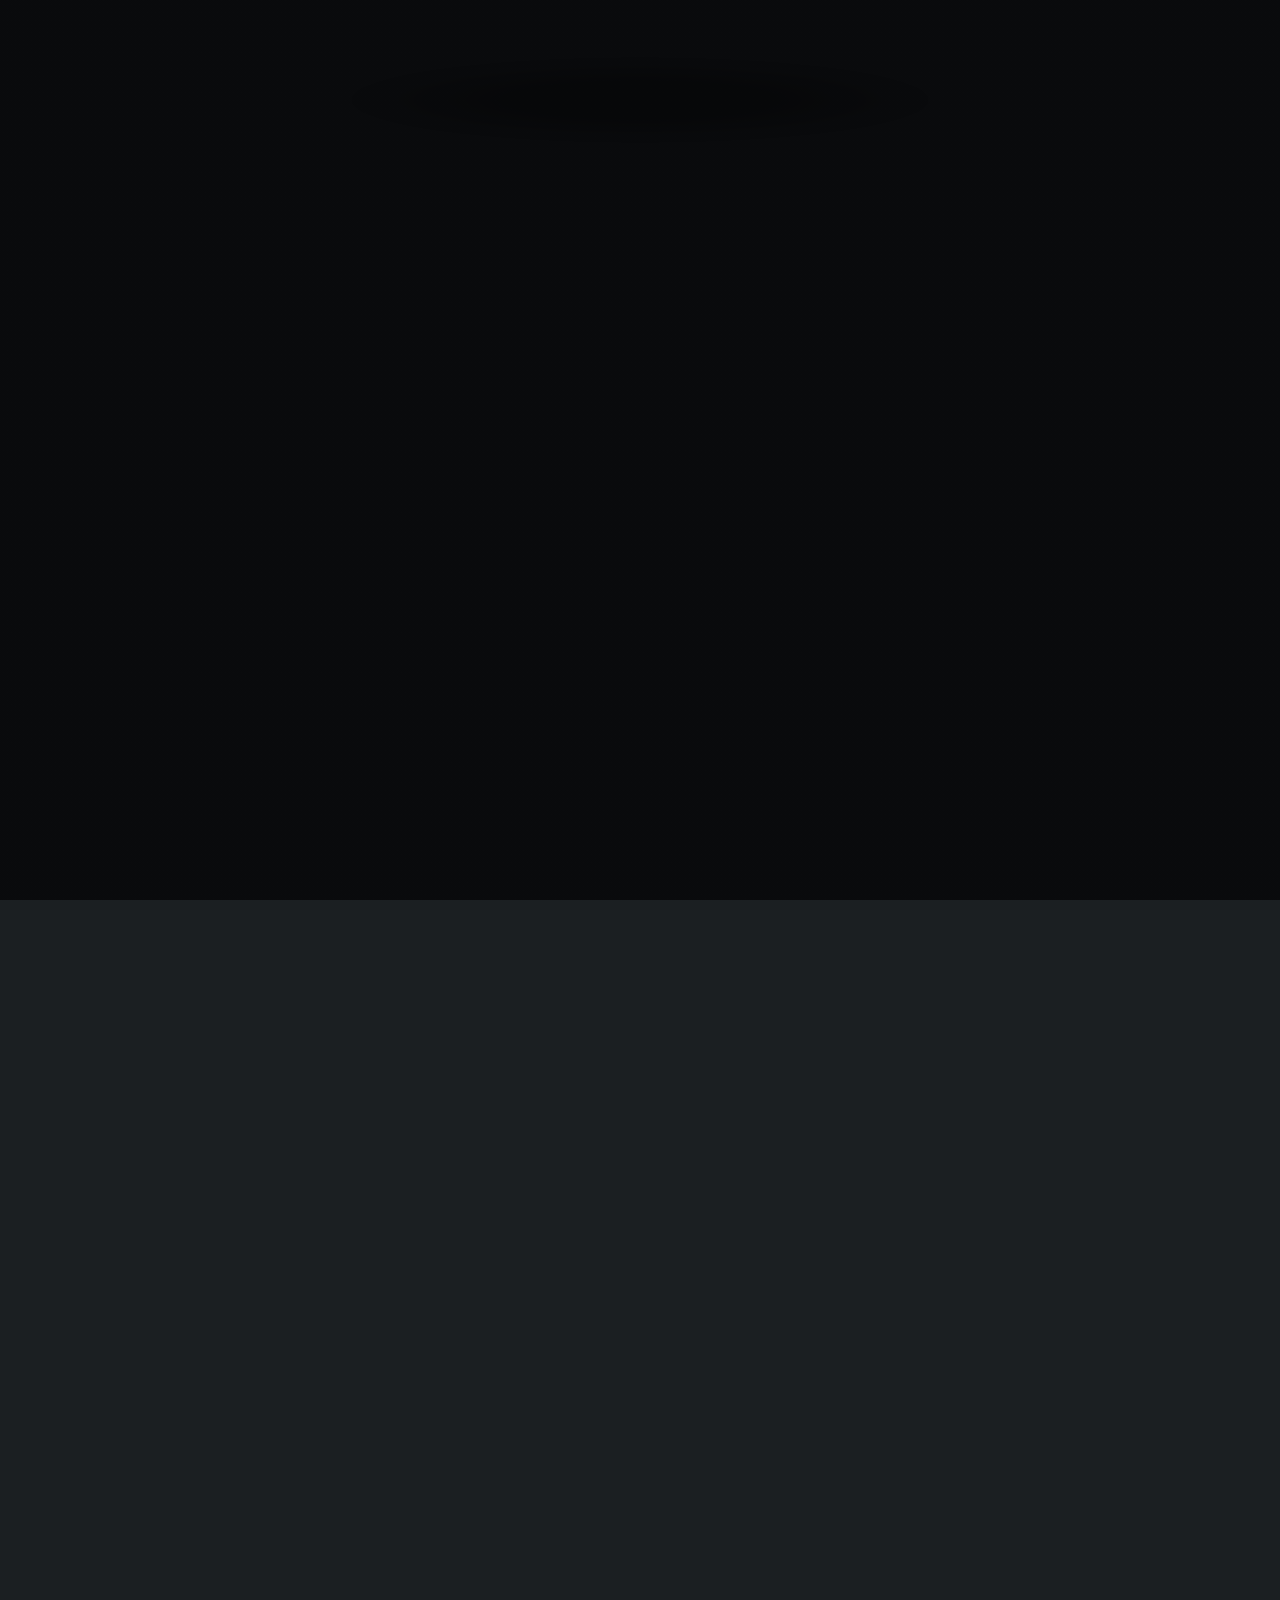
==== index.html @ b5c9ec08 "Add files via upload inital commit" ====
<!DOCTYPE HTML>
<!--
	Dimension by HTML5 UP
	html5up.net | @ajlkn
	Free for personal and commercial use under the CCA 3.0 license (html5up.net/license)
-->
<html>
	<head>
		<title>Meet Adrian</title>
		<meta charset="utf-8" />
		<meta name="viewport" content="width=device-width, initial-scale=1, user-scalable=no" />
		<link rel="stylesheet" href="assets/css/main.css" />
		<noscript><link rel="stylesheet" href="assets/css/noscript.css" /></noscript>
	</head>
	<body class="is-preload">

		<!-- Wrapper -->
			<div id="wrapper">

				<!-- Header -->
					<header id="header">
						<div class="content">
							<div class="inner">
								<h1>Adrian Beersing-Vasquez</h1>
								<p>I enjoy coding, art, and languages. Check out some of my projects below.<br />
									<a href="https://github.com/AdrianBeersingVasquez/">link</a>.</p>
							</div>
						</div>
						<nav>
							<ul>
								<li><a href="#coding">Coding</a></li>
								<li><a href="#skills">Skills</a></li>
								<li><a href="#contact">Contact</a></li>
								<!--<li><a href="#elements">Elements</a></li>-->
							</ul>
						</nav>
					</header>

				<!-- Main -->
					<div id="main">

						<!-- Coding -->
							<article id="coding">
								<h2 class="major">Coding</h2>
								<span class="image main"><img src="images/pic02.jpg" alt="" /></span>

								<h4><a href="https://github.com/AdrianBeersingVasquez/">Machine Learning for Healthcare</a></h4>
								<p>Machine learning for healthcare. The goal is to...</p>
								<p><i>Python, TensorFlow</i></p>
								<hr />

								<h4><a href="https://github.com/AdrianBeersingVasquez/">Time for a Run? A Real-time Air Quality Dashboard</a></h4>
								<p>Real-time dashboard that integrates live air quality data to help runners make informed decisions about when and where to run in London</p>
								<p><i>React, TypeScript</i></p>
								<hr />

								<h4><a href="https://github.com/AdrianBeersingVasquez/Image-Sampling">Image Transformer: Random Non-Overlapping Sampler</a></h4>
								<p>This project takes an input image and extracts three non-overlapping sub-samples. It can be useful for...</p>
								<p><i>Python, OpenCV, NumPy</i></p>
							</article>

						<!-- Skills -->
							<article id="skills">
								<h2 class="major">Skills</h2>
								<span class="image main"><img src="images/pic03.jpg" alt="" /></span>
								<h4>Programming Languages, Frameworks & Tools</h4>
								<div class="table-wrapper">
									<table class="">

										<tbody>
											<tr>
												<td>Languages</td>
												<td>Python, MATLAB</td>
											</tr>
											<tr>
												<td>Python Libraries</td>
												<td><i>NumPy, SciPy, Pandas, Seaborn, Matplotlib</i></td>
											</tr>
											<tr>
												<td>Version Control</td>
												<td>Git, GitHub</td>
											</tr>
										</tbody>
										
									</table>
								</div>

								<h4>Languages</h4>
								<div class="table-wrapper">
									<table class="alt2">

										<tbody>
											<tr>
												<td><b>English</b></td>
												<td><b>French</b></td>
												<td><b>Spanish</b></td>
												<td><b>Dutch</b></td>
												<td><b>Italian</b></td>
											</tr>
											<tr>
												<td>Native</td>
												<td>C1</td>
												<td>C1</td>
												<td>B2</td>
												<td>B1</td>
											</tr>
										</tbody>
										
									</table>
								</div>
								<!--<p>I thoroughly enjoy learning about new cultures and meeting new people - my love of language learning reflects this as I see it as a </p>-->
							</article>

						<!-- Contact -->
							<article id="contact">
								<h2 class="major">Contact</h2>
								
								<span class="image main"><img src="images/pic03.jpg" alt="" /></span>
								<p>If you want to learn more about my ongoing projects or want to reach out for any reason, I can be contacted via any of the below links.</p>

								<ul class="icons">
									<li><a href="https://github.com/AdrianBeersingVasquez" class="icon brands fa-github"><span class="label">GitHub</span></a></li>
									<li><a href="https://www.linkedin.com/in/adrian-beersing-vasquez/" class="icon brands fa-linkedin"><span class="label">LinkedIn</span></a></li>
    								<li><a href="mailto:" class="icon solid fa-envelope"><span class="label">Email</span></a></li>
								</ul>
							</article>

						<!-- Elements -->
							<article id="elements">
								<h2 class="major">Elements</h2>

								<section>
									<h3 class="major">Text</h3>
									<p>This is <b>bold</b> and this is <strong>strong</strong>. This is <i>italic</i> and this is <em>emphasized</em>.
									This is <sup>superscript</sup> text and this is <sub>subscript</sub> text.
									This is <u>underlined</u> and this is code: <code>for (;;) { ... }</code>. Finally, <a href="#">this is a link</a>.</p>
									<hr />
									<h2>Heading Level 2</h2>
									<h3>Heading Level 3</h3>
									<h4>Heading Level 4</h4>
									<h5>Heading Level 5</h5>
									<h6>Heading Level 6</h6>
									<hr />
									<h4>Blockquote</h4>
									<blockquote>Fringilla nisl. Donec accumsan interdum nisi, quis tincidunt felis sagittis eget tempus euismod. Vestibulum ante ipsum primis in faucibus vestibulum. Blandit adipiscing eu felis iaculis volutpat ac adipiscing accumsan faucibus. Vestibulum ante ipsum primis in faucibus lorem ipsum dolor sit amet nullam adipiscing eu felis.</blockquote>
									<h4>Preformatted</h4>
									<pre><code>i = 0;

while (!deck.isInOrder()) {
    print 'Iteration ' + i;
    deck.shuffle();
    i++;
}

print 'It took ' + i + ' iterations to sort the deck.';</code></pre>
								</section>

								<section>
									<h3 class="major">Lists</h3>

									<h4>Unordered</h4>
									<ul>
										<li>Dolor pulvinar etiam.</li>
										<li>Sagittis adipiscing.</li>
										<li>Felis enim feugiat.</li>
									</ul>

									<h4>Alternate</h4>
									<ul class="alt">
										<li>Dolor pulvinar etiam.</li>
										<li>Sagittis adipiscing.</li>
										<li>Felis enim feugiat.</li>
									</ul>

									<h4>Ordered</h4>
									<ol>
										<li>Dolor pulvinar etiam.</li>
										<li>Etiam vel felis viverra.</li>
										<li>Felis enim feugiat.</li>
										<li>Dolor pulvinar etiam.</li>
										<li>Etiam vel felis lorem.</li>
										<li>Felis enim et feugiat.</li>
									</ol>
									<h4>Icons</h4>
									<ul class="icons">
										<li><a href="#" class="icon brands fa-twitter"><span class="label">Twitter</span></a></li>
										<li><a href="#" class="icon brands fa-facebook-f"><span class="label">Facebook</span></a></li>
										<li><a href="#" class="icon brands fa-instagram"><span class="label">Instagram</span></a></li>
										<li><a href="#" class="icon brands fa-github"><span class="label">Github</span></a></li>
									</ul>

									<h4>Actions</h4>
									<ul class="actions">
										<li><a href="#" class="button primary">Default</a></li>
										<li><a href="#" class="button">Default</a></li>
									</ul>
									<ul class="actions stacked">
										<li><a href="#" class="button primary">Default</a></li>
										<li><a href="#" class="button">Default</a></li>
									</ul>
								</section>

								<section>
									<h3 class="major">Table</h3>
									<h4>Default</h4>
									<div class="table-wrapper">
										<table>
											<thead>
												<tr>
													<th>Name</th>
													<th>Description</th>
													<th>Price</th>
												</tr>
											</thead>
											<tbody>
												<tr>
													<td>Item One</td>
													<td>Ante turpis integer aliquet porttitor.</td>
													<td>29.99</td>
												</tr>
												<tr>
													<td>Item Two</td>
													<td>Vis ac commodo adipiscing arcu aliquet.</td>
													<td>19.99</td>
												</tr>
												<tr>
													<td>Item Three</td>
													<td> Morbi faucibus arcu accumsan lorem.</td>
													<td>29.99</td>
												</tr>
												<tr>
													<td>Item Four</td>
													<td>Vitae integer tempus condimentum.</td>
													<td>19.99</td>
												</tr>
												<tr>
													<td>Item Five</td>
													<td>Ante turpis integer aliquet porttitor.</td>
													<td>29.99</td>
												</tr>
											</tbody>
											<tfoot>
												<tr>
													<td colspan="2"></td>
													<td>100.00</td>
												</tr>
											</tfoot>
										</table>
									</div>

									<h4>Alternate</h4>
									<div class="table-wrapper">
										<table class="alt">
											<thead>
												<tr>
													<th>Name</th>
													<th>Description</th>
													<th>Price</th>
												</tr>
											</thead>
											<tbody>
												<tr>
													<td>Item One</td>
													<td>Ante turpis integer aliquet porttitor.</td>
													<td>29.99</td>
												</tr>
												<tr>
													<td>Item Two</td>
													<td>Vis ac commodo adipiscing arcu aliquet.</td>
													<td>19.99</td>
												</tr>
												<tr>
													<td>Item Three</td>
													<td> Morbi faucibus arcu accumsan lorem.</td>
													<td>29.99</td>
												</tr>
												<tr>
													<td>Item Four</td>
													<td>Vitae integer tempus condimentum.</td>
													<td>19.99</td>
												</tr>
												<tr>
													<td>Item Five</td>
													<td>Ante turpis integer aliquet porttitor.</td>
													<td>29.99</td>
												</tr>
											</tbody>
											<tfoot>
												<tr>
													<td colspan="2"></td>
													<td>100.00</td>
												</tr>
											</tfoot>
										</table>
									</div>
								</section>

								<section>
									<h3 class="major">Buttons</h3>
									<ul class="actions">
										<li><a href="#" class="button primary">Primary</a></li>
										<li><a href="#" class="button">Default</a></li>
									</ul>
									<ul class="actions">
										<li><a href="#" class="button">Default</a></li>
										<li><a href="#" class="button small">Small</a></li>
									</ul>
									<ul class="actions">
										<li><a href="#" class="button primary icon solid fa-download">Icon</a></li>
										<li><a href="#" class="button icon solid fa-download">Icon</a></li>
									</ul>
									<ul class="actions">
										<li><span class="button primary disabled">Disabled</span></li>
										<li><span class="button disabled">Disabled</span></li>
									</ul>
								</section>

								<section>
									<h3 class="major">Form</h3>
									<form method="post" action="#">
										<div class="fields">
											<div class="field half">
												<label for="demo-name">Name</label>
												<input type="text" name="demo-name" id="demo-name" value="" placeholder="Jane Doe" />
											</div>
											<div class="field half">
												<label for="demo-email">Email</label>
												<input type="email" name="demo-email" id="demo-email" value="" placeholder="jane@untitled.tld" />
											</div>
											<div class="field">
												<label for="demo-category">Category</label>
												<select name="demo-category" id="demo-category">
													<option value="">-</option>
													<option value="1">Manufacturing</option>
													<option value="1">Shipping</option>
													<option value="1">Administration</option>
													<option value="1">Human Resources</option>
												</select>
											</div>
											<div class="field half">
												<input type="radio" id="demo-priority-low" name="demo-priority" checked>
												<label for="demo-priority-low">Low</label>
											</div>
											<div class="field half">
												<input type="radio" id="demo-priority-high" name="demo-priority">
												<label for="demo-priority-high">High</label>
											</div>
											<div class="field half">
												<input type="checkbox" id="demo-copy" name="demo-copy">
												<label for="demo-copy">Email me a copy</label>
											</div>
											<div class="field half">
												<input type="checkbox" id="demo-human" name="demo-human" checked>
												<label for="demo-human">Not a robot</label>
											</div>
											<div class="field">
												<label for="demo-message">Message</label>
												<textarea name="demo-message" id="demo-message" placeholder="Enter your message" rows="6"></textarea>
											</div>
										</div>
										<ul class="actions">
											<li><input type="submit" value="Send Message" class="primary" /></li>
											<li><input type="reset" value="Reset" /></li>
										</ul>
									</form>
								</section>

							</article>

					</div>

				<!-- Footer -->
					<footer id="footer">
						<p></p>
					</footer>

			</div>

		<!-- BG -->
			<div id="bg"></div>

		<!-- Scripts -->
			<script src="assets/js/jquery.min.js"></script>
			<script src="assets/js/browser.min.js"></script>
			<script src="assets/js/breakpoints.min.js"></script>
			<script src="assets/js/util.js"></script>
			<script src="assets/js/main.js"></script>

	</body>
</html>
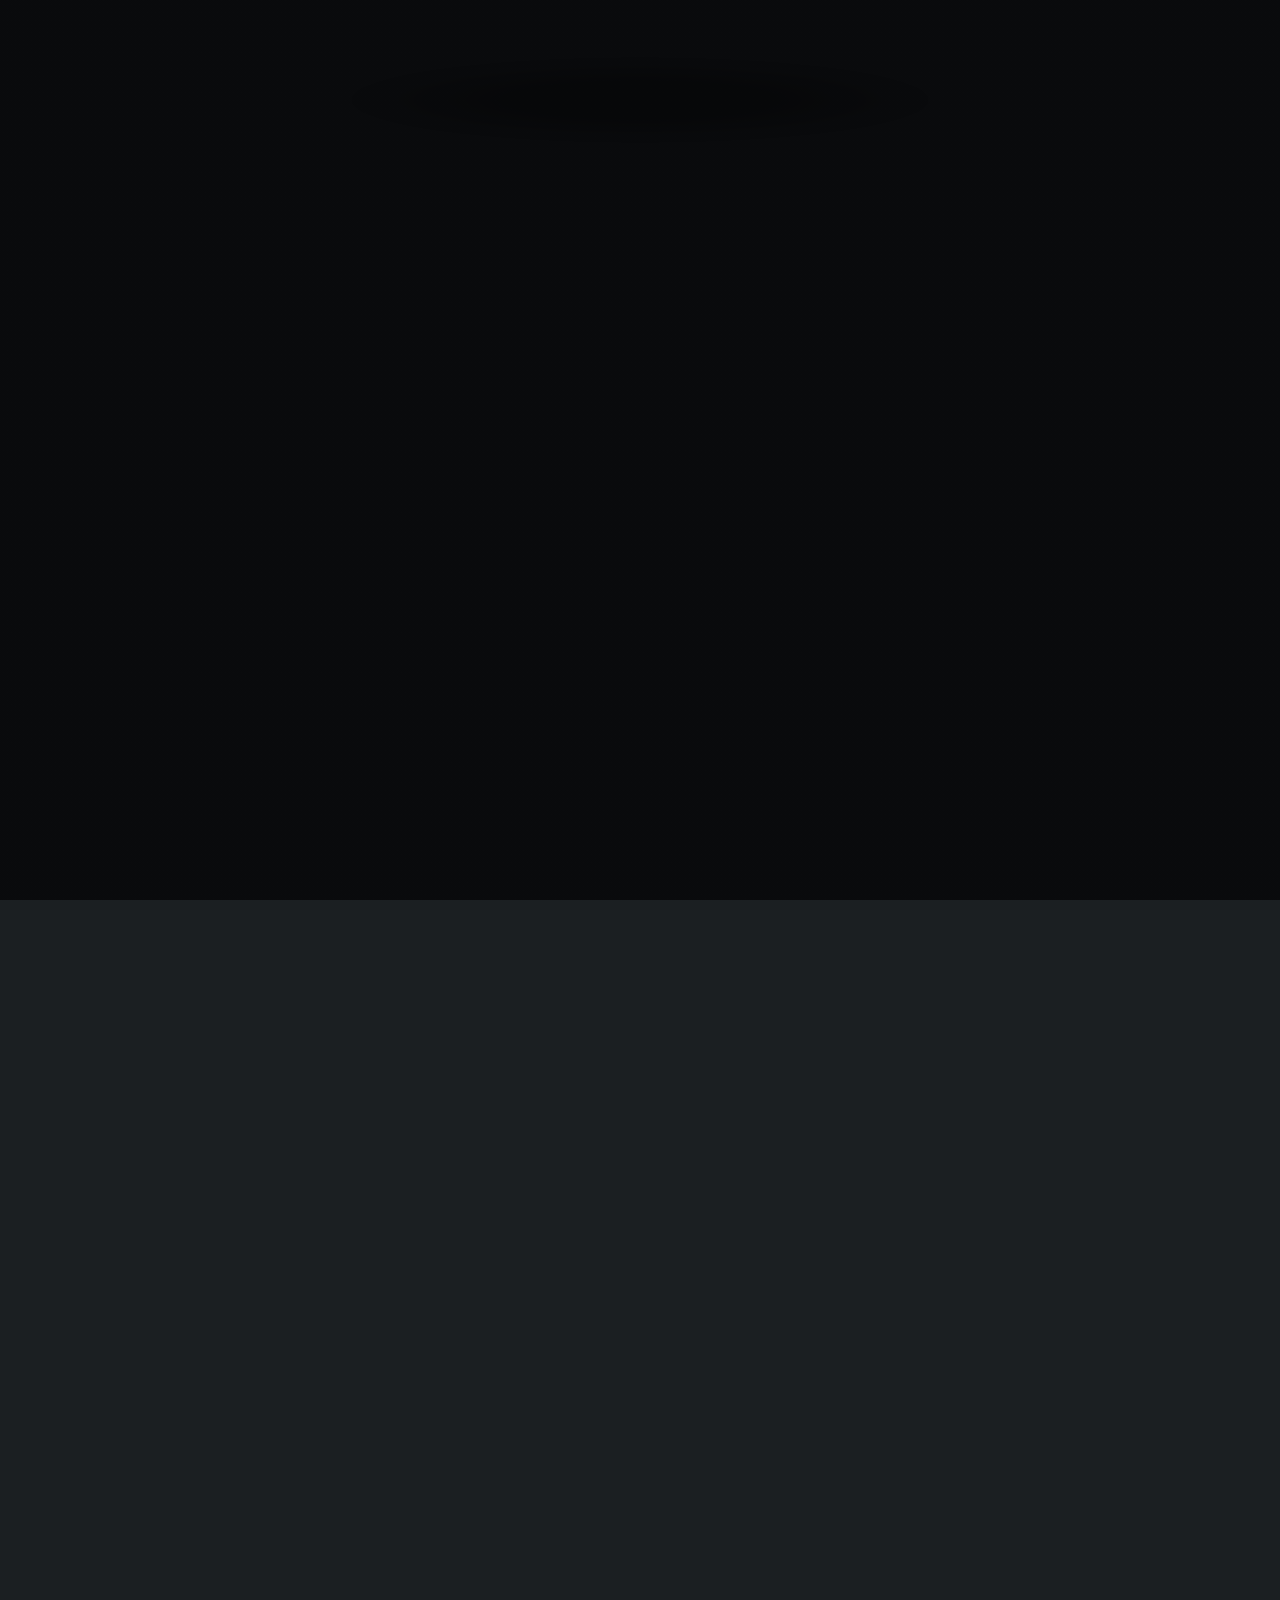
==== commit 3078a2b9: "Add files via upload" ====
--- a/index.html
+++ b/index.html
@@ -1,9 +1,4 @@
 <!DOCTYPE HTML>
-<!--
-	Dimension by HTML5 UP
-	html5up.net | @ajlkn
-	Free for personal and commercial use under the CCA 3.0 license (html5up.net/license)
--->
 <html>
 	<head>
 		<title>Meet Adrian</title>
@@ -23,7 +18,7 @@
 							<div class="inner">
 								<h1>Adrian Beersing-Vasquez</h1>
 								<p>I enjoy coding, art, and languages. Check out some of my projects below.<br />
-									<a href="https://github.com/AdrianBeersingVasquez/">link</a>.</p>
+									<!--<a href="https://github.com/AdrianBeersingVasquez/">link</a>.</p>-->
 							</div>
 						</div>
 						<nav>
@@ -44,19 +39,29 @@
 								<h2 class="major">Coding</h2>
 								<span class="image main"><img src="images/pic02.jpg" alt="" /></span>
 
-								<h4><a href="https://github.com/AdrianBeersingVasquez/">Machine Learning for Healthcare</a></h4>
-								<p>Machine learning for healthcare. The goal is to...</p>
-								<p><i>Python, TensorFlow</i></p>
+								<h4><a href="https://ai-personality-analyzer.pages.dev/">AI Powered Personality Quiz</a></h4>
+								<p>An interactive web app that generates personality insights based on the user's choices in dynamic, 
+									AI-generated moral and situational dilemmas. Users select a theme, make decisions, and receive a 
+									personalised analysis - either playfully encouraging or savagely honest. Designed for engagement,
+									introspection, and entertainment.</p>
+								<p><i>
+									Frontend: React.js, Tailwind CSS, Axios<br>
+									Backend: Python, FastAPI, Google Gemini API, PostgreSQL, CORS & Logging middleware<br>
+									DevOps & Deployment: Docker, .env, Cloudflare Pages + Fly.io
+								</i></p>
 								<hr />
 
-								<h4><a href="https://github.com/AdrianBeersingVasquez/">Time for a Run? A Real-time Air Quality Dashboard</a></h4>
+								<h4><a href="https://github.com/AdrianBeersingVasquez/running-dashboard">Time for a Run? A Real-time Air Quality Dashboard</a></h4>
 								<p>Real-time dashboard that integrates live air quality data to help runners make informed decisions about when and where to run in London</p>
 								<p><i>React, TypeScript</i></p>
 								<hr />
 
-								<h4><a href="https://github.com/AdrianBeersingVasquez/Image-Sampling">Image Transformer: Random Non-Overlapping Sampler</a></h4>
-								<p>This project takes an input image and extracts three non-overlapping sub-samples. It can be useful for...</p>
-								<p><i>Python, OpenCV, NumPy</i></p>
+								<h4><a href="https://github.com/AdrianBeersingVasquez/Image-Sampling">Image Sampler: Random Non-Overlapping Sample Extractor</a></h4>
+								<p>Image Sampler is a Python-based tool that extracts N non-overlapping image patches from a larger 
+									input image. The script ensures spatial separation by using a dynamic masking and a sampling strategy 
+									that prevents overlap and respects image boundaries. The extracted samples are visually highlighted 
+									on the original image and presented separately for inspection or further processing.</p>
+								<p><i>Python, Matplotlib, NumPy</i></p>
 							</article>
 
 						<!-- Skills -->
@@ -74,7 +79,7 @@
 											</tr>
 											<tr>
 												<td>Python Libraries</td>
-												<td><i>NumPy, SciPy, Pandas, Seaborn, Matplotlib</i></td>
+												<td>NumPy, SciPy, Pandas, Seaborn, Matplotlib</td>
 											</tr>
 											<tr>
 												<td>Version Control</td>
@@ -121,7 +126,7 @@
 								<ul class="icons">
 									<li><a href="https://github.com/AdrianBeersingVasquez" class="icon brands fa-github"><span class="label">GitHub</span></a></li>
 									<li><a href="https://www.linkedin.com/in/adrian-beersing-vasquez/" class="icon brands fa-linkedin"><span class="label">LinkedIn</span></a></li>
-    								<li><a href="mailto:" class="icon solid fa-envelope"><span class="label">Email</span></a></li>
+    								<li><a href="mailto:contact.adrian.bv@gmail.com" class="icon solid fa-envelope"><span class="label">Email</span></a></li>
 								</ul>
 							</article>
 
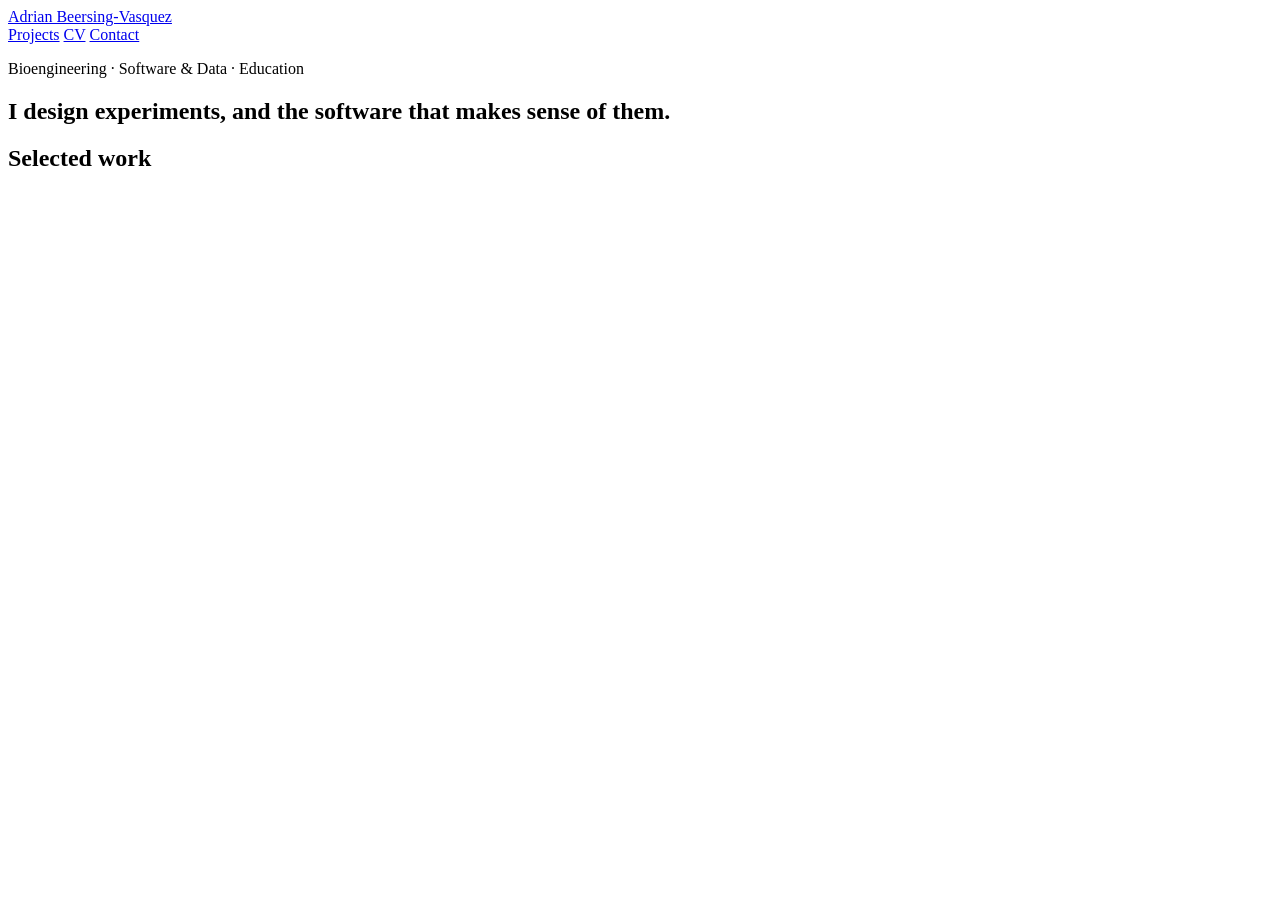
==== commit bed38e2d: "nov 26 update" ====
--- a/index.html
+++ b/index.html
@@ -1,395 +1,50 @@
-<!DOCTYPE HTML>
-<html>
-	<head>
-		<title>Meet Adrian</title>
-		<meta charset="utf-8" />
-		<meta name="viewport" content="width=device-width, initial-scale=1, user-scalable=no" />
-		<link rel="stylesheet" href="assets/css/main.css" />
-		<noscript><link rel="stylesheet" href="assets/css/noscript.css" /></noscript>
-	</head>
-	<body class="is-preload">
+<!DOCTYPE html>
+<html lang="en">
+<head>
+    <meta charset="UTF-8">
+    <meta name="viewport" content="width=device-width, initial-scale=1.0">
+    <title>Adrian - Bioengineering, Software &amp; Data</title>
+    <meta name="description" content="Adrian is a London-based bioengineer working across research, software and data engineering, and education.">
+    <link rel="preconnect" href="https://fonts.googleapis.com">
+    <link rel="preconnect" href="https://fonts.gstatic.com" crossorigin>
+    <link rel="stylesheet" href="https://fonts.googleapis.com/css2?family=Inter:wght@400;500;600&amp;family=Source+Serif+4:opsz,wght@8..60,400;8..60,600&amp;display=swap">
+    <link rel="stylesheet" href="styles.css">
+</head>
+<body>
+<div class="home">
 
-		<!-- Wrapper -->
-			<div id="wrapper">
+    <header class="site-header wrap">
+        <a class="site-name" href="index.html">Adrian Beersing-Vasquez</a>
+        <nav class="site-nav" aria-label="Main">
+            <a href="projects.html">Projects</a>
+            <a href="assets/cv.pdf">CV</a>
+            <a href="contact.html">Contact</a>
+        </nav>
+    </header>
 
-				<!-- Header -->
-					<header id="header">
-						<div class="content">
-							<div class="inner">
-								<h1>Adrian Beersing-Vasquez</h1>
-								<p>I enjoy coding, art, and languages. Check out some of my projects below.<br />
-									<!--<a href="https://github.com/AdrianBeersingVasquez/">link</a>.</p>-->
-							</div>
-						</div>
-						<nav>
-							<ul>
-								<li><a href="#coding">Coding</a></li>
-								<li><a href="#skills">Skills</a></li>
-								<li><a href="#contact">Contact</a></li>
-								<!--<li><a href="#elements">Elements</a></li>-->
-							</ul>
-						</nav>
-					</header>
+    <main class="home__main wrap">
+        <section class="hero">
+            <div class="hero__lead">
+                <p class="kicker">Bioengineering · Software &amp; Data · Education</p>
+                <h1>I design experiments, and the software that makes sense of them.</h1>
+            </div>
+            <div class="hero__side">
+                <dl class="contact-facts" id="hero-contact"></dl>
+            </div>
+        </section>
 
-				<!-- Main -->
-					<div id="main">
+        <section class="featured" aria-labelledby="work-title">
+            <div class="section-bar">
+                <h2 id="work-title">Selected work</h2>
+                <nav class="chips" id="area-links" aria-label="Browse projects by area"></nav>
+            </div>
+            <div class="featured-grid" id="featured-grid"></div>
+        </section>
+    </main>
 
-						<!-- Coding -->
-							<article id="coding">
-								<h2 class="major">Coding</h2>
-								<span class="image main"><img src="images/pic02.jpg" alt="" /></span>
 
-								<h4><a href="https://ai-personality-analyzer.pages.dev/">AI Powered Personality Quiz</a></h4>
-								<p>An interactive web app that generates personality insights based on the user's choices in dynamic, 
-									AI-generated moral and situational dilemmas. Users select a theme, make decisions, and receive a 
-									personalised analysis - either playfully encouraging or savagely honest. Designed for engagement,
-									introspection, and entertainment.</p>
-								<p><i>
-									Frontend: React.js, Tailwind CSS, Axios<br>
-									Backend: Python, FastAPI, Google Gemini API, PostgreSQL, CORS & Logging middleware<br>
-									DevOps & Deployment: Docker, .env, Cloudflare Pages + Fly.io
-								</i></p>
-								<hr />
-
-								<h4><a href="https://github.com/AdrianBeersingVasquez/running-dashboard">Time for a Run? A Real-time Air Quality Dashboard</a></h4>
-								<p>Real-time dashboard that integrates live air quality data to help runners make informed decisions about when and where to run in London</p>
-								<p><i>React, TypeScript</i></p>
-								<hr />
-
-								<h4><a href="https://github.com/AdrianBeersingVasquez/Image-Sampling">Image Sampler: Random Non-Overlapping Sample Extractor</a></h4>
-								<p>Image Sampler is a Python-based tool that extracts N non-overlapping image patches from a larger 
-									input image. The script ensures spatial separation by using a dynamic masking and a sampling strategy 
-									that prevents overlap and respects image boundaries. The extracted samples are visually highlighted 
-									on the original image and presented separately for inspection or further processing.</p>
-								<p><i>Python, Matplotlib, NumPy</i></p>
-							</article>
-
-						<!-- Skills -->
-							<article id="skills">
-								<h2 class="major">Skills</h2>
-								<span class="image main"><img src="images/pic03.jpg" alt="" /></span>
-								<h4>Programming Languages, Frameworks & Tools</h4>
-								<div class="table-wrapper">
-									<table class="">
-
-										<tbody>
-											<tr>
-												<td>Languages</td>
-												<td>Python, MATLAB</td>
-											</tr>
-											<tr>
-												<td>Python Libraries</td>
-												<td>NumPy, SciPy, Pandas, Seaborn, Matplotlib</td>
-											</tr>
-											<tr>
-												<td>Version Control</td>
-												<td>Git, GitHub</td>
-											</tr>
-										</tbody>
-										
-									</table>
-								</div>
-
-								<h4>Languages</h4>
-								<div class="table-wrapper">
-									<table class="alt2">
-
-										<tbody>
-											<tr>
-												<td><b>English</b></td>
-												<td><b>French</b></td>
-												<td><b>Spanish</b></td>
-												<td><b>Dutch</b></td>
-												<td><b>Italian</b></td>
-											</tr>
-											<tr>
-												<td>Native</td>
-												<td>C1</td>
-												<td>C1</td>
-												<td>B2</td>
-												<td>B1</td>
-											</tr>
-										</tbody>
-										
-									</table>
-								</div>
-								<!--<p>I thoroughly enjoy learning about new cultures and meeting new people - my love of language learning reflects this as I see it as a </p>-->
-							</article>
-
-						<!-- Contact -->
-							<article id="contact">
-								<h2 class="major">Contact</h2>
-								
-								<span class="image main"><img src="images/pic03.jpg" alt="" /></span>
-								<p>If you want to learn more about my ongoing projects or want to reach out for any reason, I can be contacted via any of the below links.</p>
-
-								<ul class="icons">
-									<li><a href="https://github.com/AdrianBeersingVasquez" class="icon brands fa-github"><span class="label">GitHub</span></a></li>
-									<li><a href="https://www.linkedin.com/in/adrian-beersing-vasquez/" class="icon brands fa-linkedin"><span class="label">LinkedIn</span></a></li>
-    								<li><a href="mailto:contact.adrian.bv@gmail.com" class="icon solid fa-envelope"><span class="label">Email</span></a></li>
-								</ul>
-							</article>
-
-						<!-- Elements -->
-							<article id="elements">
-								<h2 class="major">Elements</h2>
-
-								<section>
-									<h3 class="major">Text</h3>
-									<p>This is <b>bold</b> and this is <strong>strong</strong>. This is <i>italic</i> and this is <em>emphasized</em>.
-									This is <sup>superscript</sup> text and this is <sub>subscript</sub> text.
-									This is <u>underlined</u> and this is code: <code>for (;;) { ... }</code>. Finally, <a href="#">this is a link</a>.</p>
-									<hr />
-									<h2>Heading Level 2</h2>
-									<h3>Heading Level 3</h3>
-									<h4>Heading Level 4</h4>
-									<h5>Heading Level 5</h5>
-									<h6>Heading Level 6</h6>
-									<hr />
-									<h4>Blockquote</h4>
-									<blockquote>Fringilla nisl. Donec accumsan interdum nisi, quis tincidunt felis sagittis eget tempus euismod. Vestibulum ante ipsum primis in faucibus vestibulum. Blandit adipiscing eu felis iaculis volutpat ac adipiscing accumsan faucibus. Vestibulum ante ipsum primis in faucibus lorem ipsum dolor sit amet nullam adipiscing eu felis.</blockquote>
-									<h4>Preformatted</h4>
-									<pre><code>i = 0;
-
-while (!deck.isInOrder()) {
-    print 'Iteration ' + i;
-    deck.shuffle();
-    i++;
-}
-
-print 'It took ' + i + ' iterations to sort the deck.';</code></pre>
-								</section>
-
-								<section>
-									<h3 class="major">Lists</h3>
-
-									<h4>Unordered</h4>
-									<ul>
-										<li>Dolor pulvinar etiam.</li>
-										<li>Sagittis adipiscing.</li>
-										<li>Felis enim feugiat.</li>
-									</ul>
-
-									<h4>Alternate</h4>
-									<ul class="alt">
-										<li>Dolor pulvinar etiam.</li>
-										<li>Sagittis adipiscing.</li>
-										<li>Felis enim feugiat.</li>
-									</ul>
-
-									<h4>Ordered</h4>
-									<ol>
-										<li>Dolor pulvinar etiam.</li>
-										<li>Etiam vel felis viverra.</li>
-										<li>Felis enim feugiat.</li>
-										<li>Dolor pulvinar etiam.</li>
-										<li>Etiam vel felis lorem.</li>
-										<li>Felis enim et feugiat.</li>
-									</ol>
-									<h4>Icons</h4>
-									<ul class="icons">
-										<li><a href="#" class="icon brands fa-twitter"><span class="label">Twitter</span></a></li>
-										<li><a href="#" class="icon brands fa-facebook-f"><span class="label">Facebook</span></a></li>
-										<li><a href="#" class="icon brands fa-instagram"><span class="label">Instagram</span></a></li>
-										<li><a href="#" class="icon brands fa-github"><span class="label">Github</span></a></li>
-									</ul>
-
-									<h4>Actions</h4>
-									<ul class="actions">
-										<li><a href="#" class="button primary">Default</a></li>
-										<li><a href="#" class="button">Default</a></li>
-									</ul>
-									<ul class="actions stacked">
-										<li><a href="#" class="button primary">Default</a></li>
-										<li><a href="#" class="button">Default</a></li>
-									</ul>
-								</section>
-
-								<section>
-									<h3 class="major">Table</h3>
-									<h4>Default</h4>
-									<div class="table-wrapper">
-										<table>
-											<thead>
-												<tr>
-													<th>Name</th>
-													<th>Description</th>
-													<th>Price</th>
-												</tr>
-											</thead>
-											<tbody>
-												<tr>
-													<td>Item One</td>
-													<td>Ante turpis integer aliquet porttitor.</td>
-													<td>29.99</td>
-												</tr>
-												<tr>
-													<td>Item Two</td>
-													<td>Vis ac commodo adipiscing arcu aliquet.</td>
-													<td>19.99</td>
-												</tr>
-												<tr>
-													<td>Item Three</td>
-													<td> Morbi faucibus arcu accumsan lorem.</td>
-													<td>29.99</td>
-												</tr>
-												<tr>
-													<td>Item Four</td>
-													<td>Vitae integer tempus condimentum.</td>
-													<td>19.99</td>
-												</tr>
-												<tr>
-													<td>Item Five</td>
-													<td>Ante turpis integer aliquet porttitor.</td>
-													<td>29.99</td>
-												</tr>
-											</tbody>
-											<tfoot>
-												<tr>
-													<td colspan="2"></td>
-													<td>100.00</td>
-												</tr>
-											</tfoot>
-										</table>
-									</div>
-
-									<h4>Alternate</h4>
-									<div class="table-wrapper">
-										<table class="alt">
-											<thead>
-												<tr>
-													<th>Name</th>
-													<th>Description</th>
-													<th>Price</th>
-												</tr>
-											</thead>
-											<tbody>
-												<tr>
-													<td>Item One</td>
-													<td>Ante turpis integer aliquet porttitor.</td>
-													<td>29.99</td>
-												</tr>
-												<tr>
-													<td>Item Two</td>
-													<td>Vis ac commodo adipiscing arcu aliquet.</td>
-													<td>19.99</td>
-												</tr>
-												<tr>
-													<td>Item Three</td>
-													<td> Morbi faucibus arcu accumsan lorem.</td>
-													<td>29.99</td>
-												</tr>
-												<tr>
-													<td>Item Four</td>
-													<td>Vitae integer tempus condimentum.</td>
-													<td>19.99</td>
-												</tr>
-												<tr>
-													<td>Item Five</td>
-													<td>Ante turpis integer aliquet porttitor.</td>
-													<td>29.99</td>
-												</tr>
-											</tbody>
-											<tfoot>
-												<tr>
-													<td colspan="2"></td>
-													<td>100.00</td>
-												</tr>
-											</tfoot>
-										</table>
-									</div>
-								</section>
-
-								<section>
-									<h3 class="major">Buttons</h3>
-									<ul class="actions">
-										<li><a href="#" class="button primary">Primary</a></li>
-										<li><a href="#" class="button">Default</a></li>
-									</ul>
-									<ul class="actions">
-										<li><a href="#" class="button">Default</a></li>
-										<li><a href="#" class="button small">Small</a></li>
-									</ul>
-									<ul class="actions">
-										<li><a href="#" class="button primary icon solid fa-download">Icon</a></li>
-										<li><a href="#" class="button icon solid fa-download">Icon</a></li>
-									</ul>
-									<ul class="actions">
-										<li><span class="button primary disabled">Disabled</span></li>
-										<li><span class="button disabled">Disabled</span></li>
-									</ul>
-								</section>
-
-								<section>
-									<h3 class="major">Form</h3>
-									<form method="post" action="#">
-										<div class="fields">
-											<div class="field half">
-												<label for="demo-name">Name</label>
-												<input type="text" name="demo-name" id="demo-name" value="" placeholder="Jane Doe" />
-											</div>
-											<div class="field half">
-												<label for="demo-email">Email</label>
-												<input type="email" name="demo-email" id="demo-email" value="" placeholder="jane@untitled.tld" />
-											</div>
-											<div class="field">
-												<label for="demo-category">Category</label>
-												<select name="demo-category" id="demo-category">
-													<option value="">-</option>
-													<option value="1">Manufacturing</option>
-													<option value="1">Shipping</option>
-													<option value="1">Administration</option>
-													<option value="1">Human Resources</option>
-												</select>
-											</div>
-											<div class="field half">
-												<input type="radio" id="demo-priority-low" name="demo-priority" checked>
-												<label for="demo-priority-low">Low</label>
-											</div>
-											<div class="field half">
-												<input type="radio" id="demo-priority-high" name="demo-priority">
-												<label for="demo-priority-high">High</label>
-											</div>
-											<div class="field half">
-												<input type="checkbox" id="demo-copy" name="demo-copy">
-												<label for="demo-copy">Email me a copy</label>
-											</div>
-											<div class="field half">
-												<input type="checkbox" id="demo-human" name="demo-human" checked>
-												<label for="demo-human">Not a robot</label>
-											</div>
-											<div class="field">
-												<label for="demo-message">Message</label>
-												<textarea name="demo-message" id="demo-message" placeholder="Enter your message" rows="6"></textarea>
-											</div>
-										</div>
-										<ul class="actions">
-											<li><input type="submit" value="Send Message" class="primary" /></li>
-											<li><input type="reset" value="Reset" /></li>
-										</ul>
-									</form>
-								</section>
-
-							</article>
-
-					</div>
-
-				<!-- Footer -->
-					<footer id="footer">
-						<p></p>
-					</footer>
-
-			</div>
-
-		<!-- BG -->
-			<div id="bg"></div>
-
-		<!-- Scripts -->
-			<script src="assets/js/jquery.min.js"></script>
-			<script src="assets/js/browser.min.js"></script>
-			<script src="assets/js/breakpoints.min.js"></script>
-			<script src="assets/js/util.js"></script>
-			<script src="assets/js/main.js"></script>
-
-	</body>
+</div>
+<script src="js/portfolio.js"></script>
+<script src="js/home.js"></script>
+</body>
 </html>
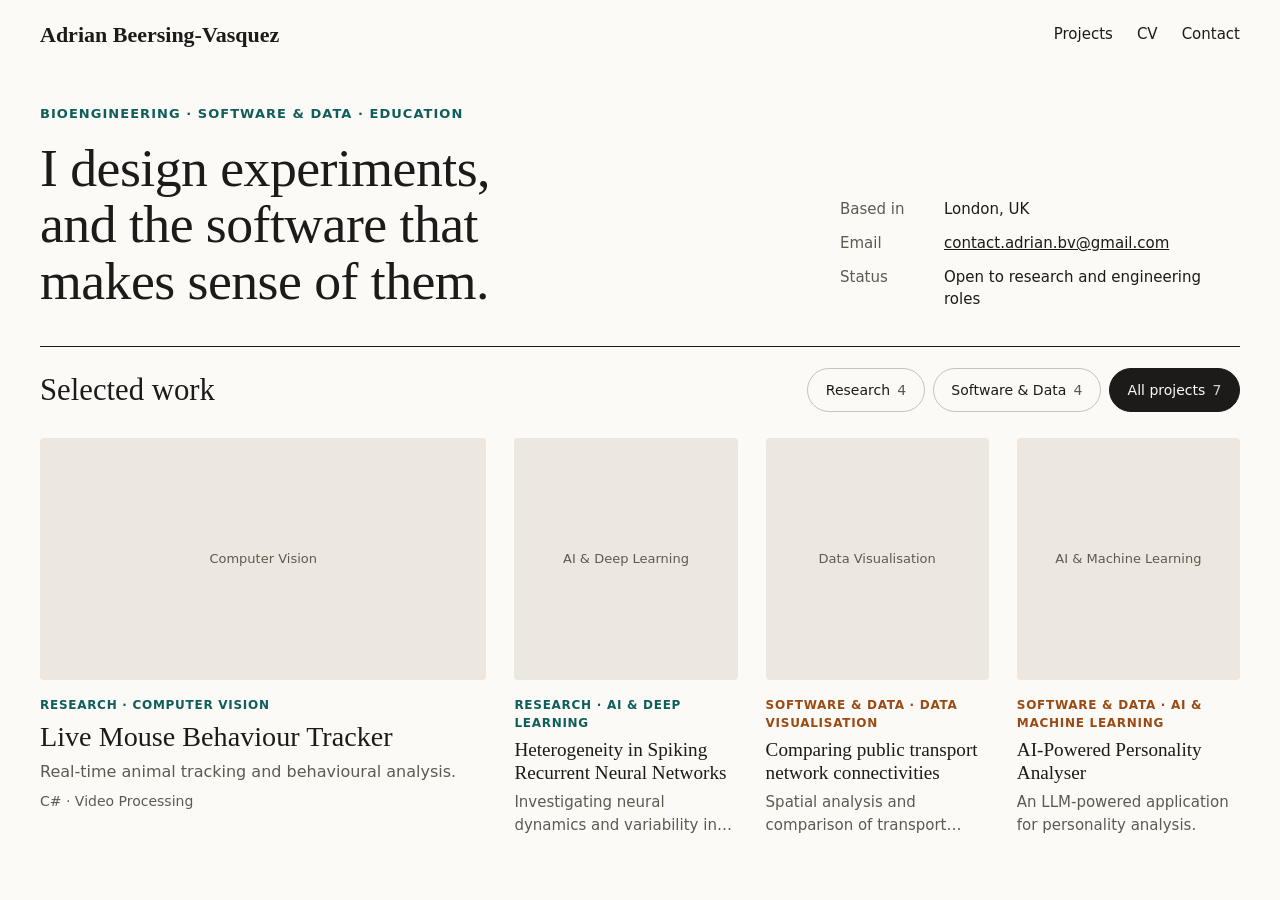
==== commit 3a8a647c: "Add files via upload" ====
--- a/index.html
+++ b/index.html
@@ -1,50 +1,50 @@
-<!DOCTYPE html>
-<html lang="en">
-<head>
-    <meta charset="UTF-8">
-    <meta name="viewport" content="width=device-width, initial-scale=1.0">
-    <title>Adrian - Bioengineering, Software &amp; Data</title>
-    <meta name="description" content="Adrian is a London-based bioengineer working across research, software and data engineering, and education.">
-    <link rel="preconnect" href="https://fonts.googleapis.com">
-    <link rel="preconnect" href="https://fonts.gstatic.com" crossorigin>
-    <link rel="stylesheet" href="https://fonts.googleapis.com/css2?family=Inter:wght@400;500;600&amp;family=Source+Serif+4:opsz,wght@8..60,400;8..60,600&amp;display=swap">
-    <link rel="stylesheet" href="styles.css">
-</head>
-<body>
-<div class="home">
-
-    <header class="site-header wrap">
-        <a class="site-name" href="index.html">Adrian Beersing-Vasquez</a>
-        <nav class="site-nav" aria-label="Main">
-            <a href="projects.html">Projects</a>
-            <a href="assets/cv.pdf">CV</a>
-            <a href="contact.html">Contact</a>
-        </nav>
-    </header>
-
-    <main class="home__main wrap">
-        <section class="hero">
-            <div class="hero__lead">
-                <p class="kicker">Bioengineering · Software &amp; Data · Education</p>
-                <h1>I design experiments, and the software that makes sense of them.</h1>
-            </div>
-            <div class="hero__side">
-                <dl class="contact-facts" id="hero-contact"></dl>
-            </div>
-        </section>
-
-        <section class="featured" aria-labelledby="work-title">
-            <div class="section-bar">
-                <h2 id="work-title">Selected work</h2>
-                <nav class="chips" id="area-links" aria-label="Browse projects by area"></nav>
-            </div>
-            <div class="featured-grid" id="featured-grid"></div>
-        </section>
-    </main>
-
-
-</div>
-<script src="js/portfolio.js"></script>
-<script src="js/home.js"></script>
-</body>
-</html>
+<!DOCTYPE html>
+<html lang="en">
+<head>
+    <meta charset="UTF-8">
+    <meta name="viewport" content="width=device-width, initial-scale=1.0">
+    <title>Adrian - Bioengineering, Software &amp; Data</title>
+    <meta name="description" content="Adrian is a London-based bioengineer working across research, software and data engineering, and education.">
+    <link rel="preconnect" href="https://fonts.googleapis.com">
+    <link rel="preconnect" href="https://fonts.gstatic.com" crossorigin>
+    <link rel="stylesheet" href="https://fonts.googleapis.com/css2?family=Inter:wght@400;500;600&amp;family=Source+Serif+4:opsz,wght@8..60,400;8..60,600&amp;display=swap">
+    <link rel="stylesheet" href="styles.css">
+</head>
+<body>
+<div class="home">
+
+    <header class="site-header wrap">
+        <a class="site-name" href="index.html">Adrian Beersing-Vasquez</a>
+        <nav class="site-nav" aria-label="Main">
+            <a href="projects.html">Projects</a>
+            <a href="assets/cv.pdf">CV</a>
+            <a href="contact.html">Contact</a>
+        </nav>
+    </header>
+
+    <main class="home__main wrap">
+        <section class="hero">
+            <div class="hero__lead">
+                <p class="kicker">Bioengineering · Software &amp; Data · Education</p>
+                <h1>I design experiments, and the software that makes sense of them.</h1>
+            </div>
+            <div class="hero__side">
+                <dl class="contact-facts" id="hero-contact"></dl>
+            </div>
+        </section>
+
+        <section class="featured" aria-labelledby="work-title">
+            <div class="section-bar">
+                <h2 id="work-title">Selected work</h2>
+                <nav class="chips" id="area-links" aria-label="Browse projects by area"></nav>
+            </div>
+            <div class="featured-grid" id="featured-grid"></div>
+        </section>
+    </main>
+
+
+</div>
+<script src="js/portfolio.js"></script>
+<script src="js/home.js"></script>
+</body>
+</html>
--- a/styles.css
+++ b/styles.css
@@ -0,0 +1,927 @@
+/* ================================
+   Tokens
+================================ */
+
+:root {
+    --paper: #fbfaf7;
+    --paper-2: #f2efe8;
+    --placeholder: #ece8df;
+    --ink: #1c1b19;
+    --body-ink: #3c3933;
+    --muted: #5e5a52;
+    --rule: #dad5cb;
+    --chip-border: #c9c3b7;
+
+    /* One colour per area, used for labels. */
+    --research: #0f5e5a;
+    --software: #9a4a12;
+    --education: #3b4ba8;
+
+    --serif: "Source Serif 4", Georgia, "Times New Roman", serif;
+    --sans: Inter, system-ui, -apple-system, "Segoe UI", sans-serif;
+
+    --max: 1200px;
+    --gutter: clamp(1rem, 3vw, 2rem);
+}
+
+*,
+*::before,
+*::after {
+    box-sizing: border-box;
+}
+
+html {
+    -webkit-text-size-adjust: 100%;
+}
+
+body {
+    margin: 0;
+    background: var(--paper);
+    color: var(--ink);
+    font-family: var(--sans);
+    line-height: 1.5;
+}
+
+h1, h2, h3 {
+    margin: 0;
+    font-family: var(--serif);
+    font-weight: 400;
+}
+
+a {
+    color: inherit;
+}
+
+a:hover {
+    color: var(--research);
+}
+
+:focus-visible {
+    outline: 2px solid var(--research);
+    outline-offset: 3px;
+    border-radius: 2px;
+}
+
+img {
+    display: block;
+    max-width: 100%;
+}
+
+.wrap {
+    width: min(var(--max), 100% - 2 * var(--gutter));
+    margin-inline: auto;
+}
+
+.notice {
+    margin: 0;
+    color: var(--muted);
+}
+
+/* ================================
+   Header and footer
+================================ */
+
+.site-header {
+    display: flex;
+    flex-wrap: wrap;
+    align-items: center;
+    justify-content: space-between;
+    gap: 0.25rem 1.5rem;
+    padding-block: 0.75rem;
+}
+
+.site-name {
+    font-family: var(--serif);
+    font-size: 1.375rem;
+    font-weight: 600;
+    text-decoration: none;
+}
+
+.site-nav {
+    display: flex;
+    gap: 1.5rem;
+    font-size: 0.9375rem;
+}
+
+.site-nav a {
+    display: inline-flex;
+    align-items: center;
+    min-height: 44px;
+    text-decoration: none;
+}
+
+.site-nav a[aria-current="page"] {
+    text-decoration: underline;
+    text-underline-offset: 0.35em;
+}
+
+.site-footer {
+    display: flex;
+    flex-wrap: wrap;
+    align-items: center;
+    justify-content: space-between;
+    gap: 0.5rem 1.5rem;
+    margin-top: 4rem;
+    padding-block: 1.25rem 1.5rem;
+    border-top: 1px solid var(--rule);
+    color: var(--muted);
+    font-size: 0.9375rem;
+}
+
+.site-footer p {
+    margin: 0;
+}
+
+.footer-links {
+    display: flex;
+    gap: 1.25rem;
+}
+
+/* ================================
+   Shared pieces
+================================ */
+
+.kicker {
+    margin: 0 0 1rem;
+    color: var(--research);
+    font-size: 0.8125rem;
+    font-weight: 600;
+    letter-spacing: 0.08em;
+    text-transform: uppercase;
+}
+
+[data-area="software"] .kicker { color: var(--software); }
+[data-area="education"] .kicker { color: var(--education); }
+
+.lead {
+    max-width: 46rem;
+    margin: 1.25rem 0 0;
+    color: var(--muted);
+    font-size: clamp(1.0625rem, 1.6vw, 1.25rem);
+    line-height: 1.55;
+}
+
+.btn {
+    display: inline-flex;
+    align-items: center;
+    min-height: 48px;
+    padding: 0 1.5rem;
+    border: 1px solid var(--ink);
+    border-radius: 6px;
+    background: transparent;
+    color: var(--ink);
+    font: 500 1rem / 1.2 var(--sans);
+    text-decoration: none;
+    cursor: pointer;
+    -webkit-appearance: none;
+    appearance: none;
+    justify-content: center;
+    transition: background-color 200ms ease, color 200ms ease, border-color 200ms ease;
+}
+
+.btn:hover {
+    background: var(--ink);
+    color: var(--paper);
+}
+
+.btn--solid {
+    background: var(--ink);
+    color: var(--paper);
+}
+
+.btn--solid:hover {
+    border-color: var(--research);
+    background: var(--research);
+    color: #fff;
+}
+
+.section-bar {
+    display: flex;
+    flex-wrap: wrap;
+    align-items: center;
+    justify-content: space-between;
+    gap: 1rem;
+    margin-bottom: 1.5rem;
+    padding-top: 1.25rem;
+    border-top: 1px solid var(--ink);
+}
+
+.section-bar h2 {
+    font-size: clamp(1.6rem, 2.4vw, 2.125rem);
+}
+
+.chips {
+    display: flex;
+    flex-wrap: wrap;
+    gap: 0.5rem;
+}
+
+.chip {
+    display: inline-flex;
+    align-items: center;
+    gap: 0.45rem;
+    min-height: 44px;
+    padding: 0 1.1rem;
+    border: 1px solid var(--chip-border);
+    border-radius: 999px;
+    background: transparent;
+    color: var(--ink);
+    font: 500 0.875rem var(--sans);
+    text-decoration: none;
+    cursor: pointer;
+}
+
+.chip:hover {
+    border-color: var(--ink);
+    color: var(--ink);
+}
+
+.chip__count {
+    color: var(--muted);
+    font-weight: 400;
+}
+
+.chip--solid,
+.chip[aria-pressed="true"] {
+    border-color: var(--ink);
+    background: var(--ink);
+    color: var(--paper);
+}
+
+.chip[aria-pressed="true"]:hover {
+    color: var(--paper);
+}
+
+.chip {
+    transition: background-color 200ms ease, border-color 200ms ease, color 200ms ease;
+}
+
+.chip--solid:hover,
+.chip--solid:focus-visible {
+    border-color: var(--research);
+    background: var(--research);
+    color: #fff;
+}
+
+.chip--solid:hover .chip__count,
+.chip--solid:focus-visible .chip__count {
+    color: #cfe5e1;
+}
+
+.chip--solid .chip__count,
+.chip[aria-pressed="true"] .chip__count {
+    color: #d8d3c9;
+}
+
+/* ================================
+   Project cards
+================================ */
+
+.grid {
+    display: grid;
+    grid-template-columns: repeat(auto-fill, minmax(min(100%, 18rem), 1fr));
+    gap: 2.5rem 2rem;
+}
+
+.card {
+    display: flex;
+    flex-direction: column;
+    gap: 0.75rem;
+    min-width: 0;
+    color: var(--ink);
+    text-decoration: none;
+}
+
+.card:hover {
+    color: var(--ink);
+}
+
+.card__media,
+.case-hero,
+.case-figure {
+    display: flex;
+    align-items: center;
+    justify-content: center;
+    overflow: hidden;
+    border-radius: 4px;
+    background: var(--placeholder);
+    color: var(--muted);
+    font-size: 0.8125rem;
+}
+
+.card__media {
+    aspect-ratio: 16 / 10;
+}
+
+.card__media img,
+.case-hero img,
+.case-figure img {
+    width: 100%;
+    height: 100%;
+    object-fit: cover;
+}
+
+.card__media img {
+    transition: transform 400ms ease;
+}
+
+.card:hover .card__media img {
+    transform: scale(1.03);
+}
+
+.card__body {
+    display: flex;
+    flex-direction: column;
+    gap: 0.4rem;
+    min-width: 0;
+}
+
+.card__area {
+    margin: 0.25rem 0 0;
+    color: var(--muted);
+    font-size: 0.75rem;
+    font-weight: 600;
+    letter-spacing: 0.06em;
+    text-transform: uppercase;
+}
+
+.card[data-area="research"] .card__area { color: var(--research); }
+.card[data-area="software"] .card__area { color: var(--software); }
+.card[data-area="education"] .card__area { color: var(--education); }
+
+.card__title {
+    font-size: 1.4rem;
+    line-height: 1.2;
+}
+
+.card:hover .card__title {
+    text-decoration: underline;
+    text-decoration-thickness: 1px;
+    text-underline-offset: 0.2em;
+}
+
+.card__summary {
+    margin: 0;
+    color: var(--muted);
+    line-height: 1.55;
+}
+
+.card__tags {
+    margin: 0;
+    color: var(--muted);
+    font-size: 0.875rem;
+}
+
+/* ================================
+   Home
+================================ */
+
+.hero {
+    display: flex;
+    flex-wrap: wrap;
+    align-items: flex-end;
+    gap: 2rem 4rem;
+    padding-block: 2.5rem 2.5rem;
+}
+
+.hero__lead {
+    flex: 999 1 34rem;
+    min-width: 0;
+}
+
+.hero h1 {
+    max-width: 20ch;
+    font-size: clamp(2.25rem, 4.2vw, 4rem);
+    line-height: 1.06;
+    letter-spacing: -0.01em;
+}
+
+.hero__side {
+    display: flex;
+    flex: 0 1 25rem;
+    flex-direction: column;
+    gap: 0.9rem;
+    color: var(--muted);
+    font-size: 1.0625rem;
+    line-height: 1.55;
+}
+
+/* Label / value rows, used in the home hero and on the contact page. */
+.contact-facts {
+    display: grid;
+    grid-template-columns: 5.5rem minmax(0, 1fr);
+    gap: 0.75rem 1rem;
+    margin: 0;
+    font-size: 0.9375rem;
+    line-height: 1.45;
+}
+
+.contact-facts > div {
+    display: contents;
+}
+
+.contact-facts dt {
+    color: var(--muted);
+}
+
+.contact-facts dd {
+    margin: 0;
+    color: var(--ink);
+}
+
+.actions {
+    display: flex;
+    flex-wrap: wrap;
+    gap: 0.75rem;
+    margin-top: 0.25rem;
+}
+
+.featured-grid {
+    display: grid;
+    grid-template-columns: repeat(auto-fill, minmax(min(100%, 16rem), 1fr));
+    gap: 2.5rem 2rem;
+}
+
+.home__main {
+    padding-bottom: 3rem;
+}
+
+@media (min-width: 960px) {
+    .featured-grid {
+        grid-template-columns: 2fr 1fr 1fr 1fr;
+    }
+
+    .card--flagship .card__title {
+        font-size: clamp(1.6rem, 2.2vw, 2rem);
+    }
+}
+
+/* On a desktop-sized window the home page fits on one screen: the featured
+   grid takes whatever height is left. Smaller windows scroll normally. */
+@media (min-width: 960px) and (min-height: 680px) {
+    .home {
+        display: flex;
+        flex-direction: column;
+        min-height: 100vh;
+        min-height: 100dvh;
+    }
+
+    .home__main,
+    .featured {
+        display: flex;
+        flex: 1 1 auto;
+        flex-direction: column;
+    }
+
+    .hero {
+        padding-block: clamp(1rem, 4vh, 3rem) clamp(1.25rem, 4vh, 3rem);
+    }
+
+    .hero h1 {
+        font-size: clamp(2.25rem, min(4.2vw, 7.5vh), 4.25rem);
+    }
+
+    .featured-grid {
+        flex: 1 1 0;
+        /* The row never shrinks below its content: on a short window the
+           page scrolls slightly instead of cards overlapping. */
+        /* Two shared rows, images then text, so every image ends on the
+           same line however much its text wraps. */
+        grid-template-rows: minmax(4rem, 1fr) auto;
+        gap: 0.75rem 1.75rem;
+    }
+
+    .featured-grid .card {
+        display: grid;
+        grid-row: span 2;
+        grid-template-rows: subgrid;
+    }
+
+    .featured-grid .card__media {
+        min-height: 4rem;
+        aspect-ratio: auto;
+    }
+
+    .featured-grid .card:not(.card--flagship) .card__title {
+        font-size: 1.2rem;
+    }
+
+    .featured-grid .card:not(.card--flagship) .card__summary,
+    .featured-grid .card:not(.card--flagship) .card__tags {
+        display: none;
+    }
+
+    .home__main {
+        padding-bottom: clamp(2rem, 7vh, 4.5rem);
+    }
+}
+
+/* Short laptop screens: trim the flagship card so it fits its row. */
+@media (min-width: 960px) and (min-height: 680px) and (max-height: 820px) {
+    .hero {
+        padding-block: 0.75rem 1.5rem;
+    }
+
+    .section-bar {
+        margin-bottom: 1rem;
+        padding-top: 1rem;
+    }
+
+    .featured-grid .card--flagship .card__title {
+        font-size: 1.5rem;
+    }
+
+    .featured-grid .card--flagship .card__tags {
+        display: none;
+    }
+}
+
+@media (min-width: 960px) and (min-height: 900px) {
+    .featured-grid .card:not(.card--flagship) .card__summary {
+        display: -webkit-box;
+        overflow: hidden;
+        -webkit-box-orient: vertical;
+        -webkit-line-clamp: 2;
+        font-size: 0.9375rem;
+    }
+}
+
+/* ================================
+   All projects
+================================ */
+
+.page-head {
+    padding-block: 2.5rem 2rem;
+}
+
+.page-head h1 {
+    font-size: clamp(2.25rem, 4vw, 3.5rem);
+    line-height: 1.08;
+}
+
+.toolbar {
+    display: flex;
+    flex-wrap: wrap;
+    align-items: center;
+    justify-content: space-between;
+    gap: 1rem;
+    padding-top: 1.25rem;
+    border-top: 1px solid var(--ink);
+}
+
+.search {
+    display: flex;
+    align-items: center;
+    gap: 0.6rem;
+    color: var(--muted);
+    font-size: 0.875rem;
+}
+
+.search input {
+    width: min(16rem, 60vw);
+    min-height: 44px;
+    padding: 0 0.85rem;
+    border: 1px solid var(--chip-border);
+    border-radius: 6px;
+    background: #fff;
+    color: var(--ink);
+    font: 400 0.9375rem var(--sans);
+}
+
+.result-count {
+    margin: 1rem 0 2rem;
+    color: var(--muted);
+    font-size: 0.875rem;
+}
+
+/* ================================
+   Contact
+================================ */
+
+.contact-grid {
+    display: flex;
+    flex-wrap: wrap;
+    gap: 3rem 5rem;
+}
+
+.contact-primary {
+    display: flex;
+    flex: 999 1 30rem;
+    flex-direction: column;
+    gap: 1.5rem;
+    min-width: 0;
+    padding-top: 1rem;
+    border-top: 1px solid var(--ink);
+}
+
+.contact-primary .kicker {
+    margin: 0;
+    font-family: var(--sans);
+}
+
+.contact-email {
+    margin: 0;
+    font-family: var(--serif);
+    font-size: clamp(1.75rem, 4vw, 3rem);
+    line-height: 1.1;
+    overflow-wrap: anywhere;
+}
+
+.contact-email a {
+    text-decoration-thickness: 1px;
+    text-underline-offset: 0.15em;
+}
+
+.contact-primary .btn {
+    min-width: 10.5rem;
+}
+
+.contact-primary .contact-facts {
+    margin-top: 0.5rem;
+}
+
+.contact-side {
+    display: flex;
+    flex: 1 1 18rem;
+    flex-direction: column;
+    gap: 2rem;
+}
+
+.contact-side p {
+    margin: 0 0 0.5rem;
+}
+
+.profile-list {
+    margin: 0;
+    padding: 0;
+    list-style: none;
+}
+
+.profile-list a {
+    display: flex;
+    align-items: baseline;
+    gap: 0.75rem;
+    min-height: 48px;
+    padding-block: 0.75rem;
+    border-bottom: 1px solid var(--rule);
+    text-decoration: none;
+}
+
+.profile-list__label {
+    font-weight: 500;
+}
+
+.profile-list__handle {
+    color: var(--muted);
+    font-size: 0.875rem;
+    overflow-wrap: anywhere;
+}
+
+.profile-list__arrow {
+    margin-left: auto;
+    color: var(--muted);
+}
+
+/* ================================
+   Case study
+================================ */
+
+.case-head {
+    padding-block: 1.5rem 2rem;
+}
+
+.back {
+    display: inline-flex;
+    align-items: center;
+    min-height: 44px;
+    margin-bottom: 1rem;
+    font-size: 0.9375rem;
+}
+
+.case-title {
+    max-width: 22ch;
+    font-size: clamp(2.25rem, 4.5vw, 3.5rem);
+    line-height: 1.08;
+}
+
+.facts {
+    display: grid;
+    grid-template-columns: repeat(auto-fit, minmax(11rem, 1fr));
+    gap: 1.25rem;
+    margin: 2.25rem 0 0;
+    padding-block: 1.25rem;
+    border-block: 1px solid var(--rule);
+    font-size: 0.9375rem;
+}
+
+.facts dt {
+    margin-bottom: 0.2rem;
+    color: var(--muted);
+}
+
+.facts dd {
+    margin: 0;
+    font-weight: 500;
+}
+
+.figure {
+    margin: 0;
+}
+
+.figure figcaption {
+    margin-top: 0.6rem;
+    color: var(--muted);
+    font-size: 0.875rem;
+}
+
+.case-hero {
+    aspect-ratio: 21 / 9;
+}
+
+.case-figure {
+    aspect-ratio: 16 / 10;
+}
+
+.case-body {
+    display: flex;
+    flex-wrap: wrap;
+    gap: 3rem 4rem;
+    padding-block: 3rem 1rem;
+}
+
+.case-article {
+    flex: 999 1 34rem;
+    min-width: 0;
+    color: var(--body-ink);
+    font-size: 1.125rem;
+    line-height: 1.7;
+}
+
+.case-article h2 {
+    margin: 2.5rem 0 0.75rem;
+    color: var(--ink);
+    font-size: 1.75rem;
+    line-height: 1.2;
+}
+
+.case-article > :first-child {
+    margin-top: 0;
+}
+
+.case-article p {
+    max-width: 68ch;
+    margin: 0 0 1rem;
+}
+
+.case-article .figure {
+    margin: 1.75rem 0 2rem;
+}
+
+.metrics {
+    display: grid;
+    grid-template-columns: repeat(auto-fit, minmax(10rem, 1fr));
+    gap: 1rem;
+    margin-bottom: 2.5rem;
+}
+
+.metric {
+    padding: 1.25rem;
+    border-radius: 6px;
+    background: var(--paper-2);
+}
+
+.metrics .metric p {
+    margin: 0;
+}
+
+.metric__value {
+    color: var(--ink);
+    font-family: var(--serif);
+    font-size: 2rem;
+    line-height: 1.1;
+}
+
+.metrics .metric .metric__label {
+    margin-top: 0.3rem;
+    color: var(--muted);
+    font-size: 0.875rem;
+    line-height: 1.4;
+}
+
+.case-aside {
+    display: flex;
+    flex: 1 1 15rem;
+    flex-direction: column;
+    gap: 1.75rem;
+    font-size: 0.9375rem;
+}
+
+.aside-block {
+    padding-top: 1rem;
+    border-top: 1px solid var(--ink);
+}
+
+.aside-block h2 {
+    margin-bottom: 0.75rem;
+    font-family: var(--sans);
+    font-size: 0.9375rem;
+    font-weight: 600;
+}
+
+.link-list,
+.tag-list {
+    margin: 0;
+    padding: 0;
+    list-style: none;
+}
+
+.link-list {
+    display: flex;
+    flex-direction: column;
+    gap: 0.6rem;
+}
+
+.tag-list {
+    display: flex;
+    flex-wrap: wrap;
+    gap: 0.4rem;
+}
+
+.tag-list li {
+    padding: 0.35rem 0.75rem;
+    border-radius: 999px;
+    background: var(--paper-2);
+    font-size: 0.8125rem;
+}
+
+.pager {
+    margin-top: 3rem;
+    background: var(--paper-2);
+}
+
+.pager__inner {
+    display: flex;
+    flex-wrap: wrap;
+    justify-content: space-between;
+    gap: 1.5rem;
+    padding-block: 2.5rem;
+}
+
+.pager a {
+    display: flex;
+    flex-direction: column;
+    max-width: 28rem;
+    text-decoration: none;
+}
+
+.pager__next {
+    margin-left: auto;
+    text-align: right;
+}
+
+.pager__label {
+    color: var(--muted);
+    font-size: 0.875rem;
+}
+
+.pager__title {
+    font-family: var(--serif);
+    font-size: 1.5rem;
+    line-height: 1.25;
+}
+
+#case + .site-footer {
+    margin-top: 0;
+}
+
+/* ================================
+   Small screens and reduced motion
+================================ */
+
+@media (max-width: 640px) {
+    .case-hero {
+        aspect-ratio: 4 / 3;
+    }
+
+    .hero {
+        padding-block: 1.5rem 2rem;
+    }
+
+    .search,
+    .search input {
+        width: 100%;
+    }
+
+    .search input {
+        flex: 1;
+    }
+}
+
+@media (prefers-reduced-motion: reduce) {
+    *,
+    *::before,
+    *::after {
+        transition: none !important;
+        animation: none !important;
+    }
+}
